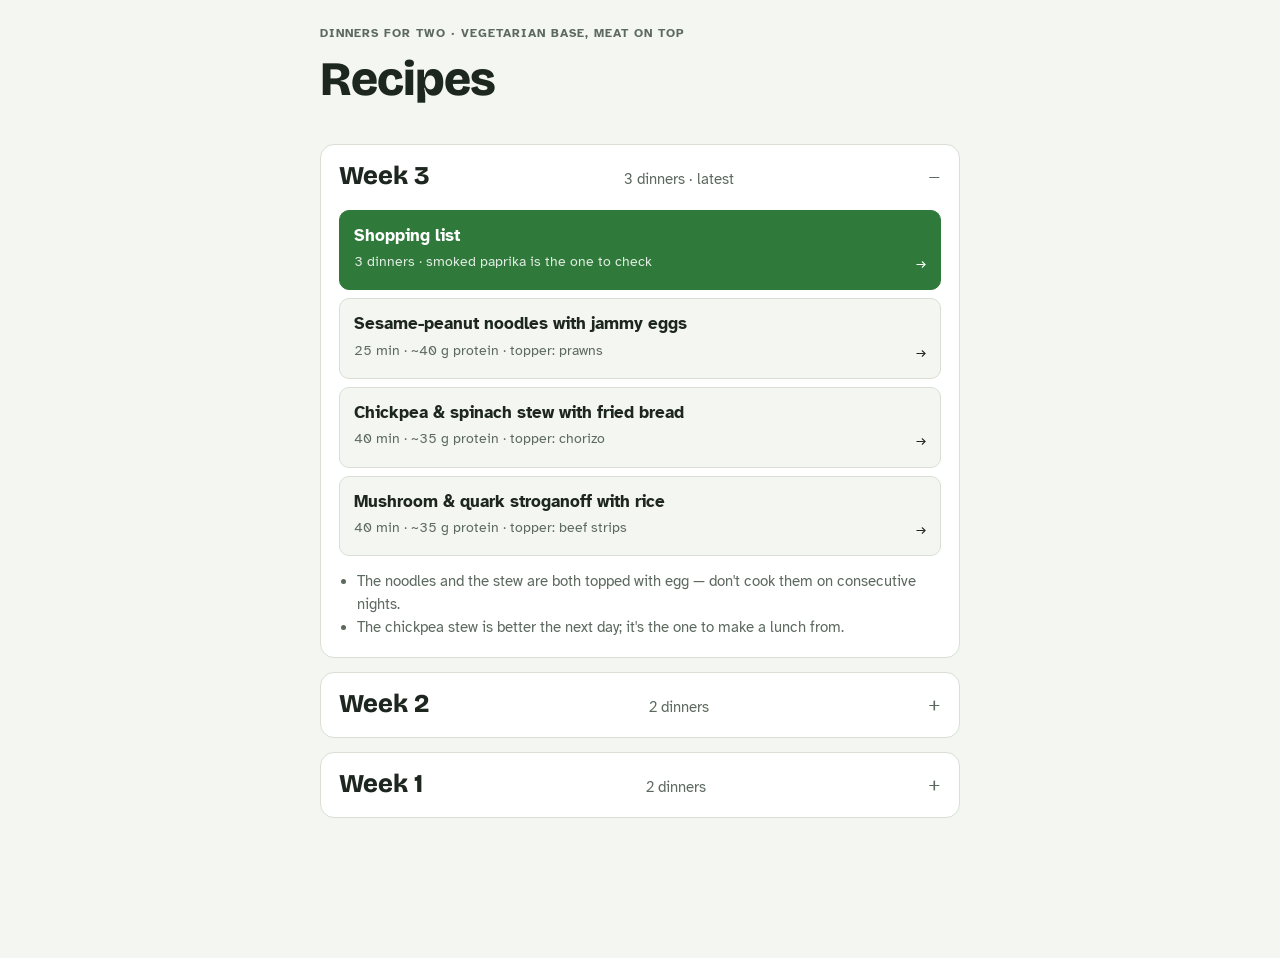
==== index.html @ 788500bc "Recipes site: weeks 1–3 with cook-along pages and shopping lists Start page lists weeks newest first" ====
<!doctype html>
<html lang="en">
<head>
<meta charset="utf-8">
<meta name="viewport" content="width=device-width, initial-scale=1, viewport-fit=cover">
<title>Recipes</title>
<link rel="preconnect" href="https://fonts.googleapis.com">
<link rel="preconnect" href="https://fonts.gstatic.com" crossorigin>
<link rel="stylesheet" href="https://fonts.googleapis.com/css2?family=Bricolage+Grotesque:opsz,wght@12..96,600;12..96,800&family=Atkinson+Hyperlegible:ital,wght@0,400;0,700;1,400&family=IBM+Plex+Mono:wght@500;600&display=swap">
<link rel="stylesheet" href="assets/recipe.css">
</head>
<body data-key="index">
<div class="wrap">
  <header>
    <div class="eyebrow">Dinners for two · vegetarian base, meat on top</div>
    <h1>Recipes</h1>
  </header>
  <div class="weeks">
    <details class="week" open>
      <summary><span><span class="wk">Week 3</span></span><span class="wk-meta">3 dinners · latest</span></summary>
      <div class="week-body">
      <a class="row shop-row" href="week-03/shopping.html"><span class="row-name">Shopping list</span><span class="row-meta">3 dinners · smoked paprika is the one to check</span><span class="row-go">→</span></a>
      <a class="row" href="week-03/noodles.html"><span class="row-name">Sesame-peanut noodles with jammy eggs</span><span class="row-meta">25 min · ~40 g protein · topper: prawns</span><span class="row-go">→</span></a>
      <a class="row" href="week-03/chickpea-stew.html"><span class="row-name">Chickpea & spinach stew with fried bread</span><span class="row-meta">40 min · ~35 g protein · topper: chorizo</span><span class="row-go">→</span></a>
      <a class="row" href="week-03/stroganoff.html"><span class="row-name">Mushroom & quark stroganoff with rice</span><span class="row-meta">40 min · ~35 g protein · topper: beef strips</span><span class="row-go">→</span></a>
      <ul class="week-notes"><li>The noodles and the stew are both topped with egg — don't cook them on consecutive nights.</li><li>The chickpea stew is better the next day; it's the one to make a lunch from.</li></ul>
      </div>
    </details>
    <details class="week">
      <summary><span><span class="wk">Week 2</span></span><span class="wk-meta">2 dinners</span></summary>
      <div class="week-body">
      <a class="row shop-row" href="week-02/shopping.html"><span class="row-name">Shopping list</span><span class="row-meta">includes two dropped dishes</span><span class="row-go">→</span></a>
      <a class="row" href="week-02/saag-paneer.html"><span class="row-name">Saag paneer with peas & basmati <span class="badge second">Keeper, 2nd tier</span></span><span class="row-meta">40 min · ~45 g protein · topper: chicken strips</span><span class="row-go">→</span></a>
      <div class="dropped"><s>Mapo tofu with mushrooms & rice</s> <span class="badge">Dropped</span></div>
      <a class="row" href="week-02/broccoli-soup.html"><span class="row-name">Broccoli & white bean soup with cheese toasties <span class="badge keep">Keeper</span></span><span class="row-meta">40 min · ~40 g protein · topper: ham in the toastie</span><span class="row-go">→</span></a>
      <div class="dropped"><s>Kartoffel-Blumenkohl-Auflauf</s> <span class="badge">Dropped</span></div>
      <ul class="week-notes"><li>Mapo tofu and the potato-cauliflower bake were dropped, so they have no page.</li></ul>
      </div>
    </details>
    <details class="week">
      <summary><span><span class="wk">Week 1</span></span><span class="wk-meta">2 dinners</span></summary>
      <div class="week-body">
      <a class="row shop-row" href="week-01/shopping.html"><span class="row-name">Shopping list</span><span class="row-meta">2 dinners</span><span class="row-go">→</span></a>
      <a class="row" href="week-01/gnocchi.html"><span class="row-name">Creamy white bean & spinach gnocchi <span class="badge keep">Keeper</span></span><span class="row-meta">35 min · ~44 g protein · topper: bacon or chorizo</span><span class="row-go">→</span></a>
      <a class="row" href="week-01/halloumi-bowl.html"><span class="row-name">Halloumi & crispy chickpea bowl <span class="badge keep">Keeper</span></span><span class="row-meta">40 min · ~50 g protein · topper: chicken breast</span><span class="row-go">→</span></a>
      <ul class="week-notes"><li>The couscous salad from the halloumi bowl is good cold the next day.</li></ul>
      </div>
    </details>
  </div>
</div>
</body>
</html>
---- assets/recipe.css ----
/* Recipes site — shared styles.
   Layout: one phone-width column read at arm's length on the counter.
   Recipe pages: ingredients, prep checklist, cook steps with built-in timers; running timers dock to a bottom tray. */
:root {
  --bg: #f4f6f1;
  --surface: #ffffff;
  --ink: #1d261f;
  --muted: #5c695f;
  --line: #d9dfd5;
  --accent: #2f7a3a;      /* spring onion */
  --accent-ink: #ffffff;
  --yolk: #f0a91c;        /* running timer / alarm */
  --yolk-ink: #2a1d00;
  --cue: #fff2cf;
  --font-display: "Bricolage Grotesque", "Avenir Next", "Segoe UI", system-ui, sans-serif;
  --font-body: "Atkinson Hyperlegible", "Segoe UI", system-ui, sans-serif;
  --font-mono: "IBM Plex Mono", ui-monospace, "SFMono-Regular", Menlo, monospace;
  --step: 1.0625rem;
  color-scheme: light;
}
@media (prefers-color-scheme: dark) {
  :root {
    --bg: #121612; --surface: #1b211c; --ink: #e5ebe2; --muted: #9ba79c; --line: #2d362e;
    --accent: #78c46f; --accent-ink: #0d1a0c; --yolk: #f4b43a; --yolk-ink: #231700; --cue: #3a2f12;
    color-scheme: dark;
  }
}

* { box-sizing: border-box; }
[hidden] { display: none !important; }
html { padding-top: env(safe-area-inset-top, 0px); }
body {
  margin: 0;
  background: var(--bg);
  color: var(--ink);
  font-family: var(--font-body);
  font-size: var(--step);
  line-height: 1.55;
  padding-left: max(16px, env(safe-area-inset-left, 0px));
  padding-right: max(16px, env(safe-area-inset-right, 0px));
  padding-block: 24px 140px;
}
.wrap { max-width: 640px; margin-inline: auto; display: grid; gap: 40px; }

header { display: grid; gap: 12px; }
.back { color: var(--accent); font-weight: 700; text-decoration: none; font-size: .92rem; justify-self: start; }
.back:hover { text-decoration: underline; }
.eyebrow { font-size: .78rem; letter-spacing: .08em; text-transform: uppercase; color: var(--muted); font-weight: 700; }
h1 {
  font-family: var(--font-display); font-weight: 800; font-size: clamp(2.1rem, 8vw, 3rem);
  line-height: 1.02; letter-spacing: -.02em; margin: 0; text-wrap: balance;
}
h1 em { font-style: normal; color: var(--accent); }
.meta { display: flex; flex-wrap: wrap; gap: 8px 18px; color: var(--muted); font-size: .95rem; }
.meta b { color: var(--ink); font-variant-numeric: tabular-nums; }
.tools { display: flex; flex-wrap: wrap; gap: 10px; align-items: center; }
.intro { margin: 0; color: var(--muted); max-width: 60ch; }

h2 {
  font-family: var(--font-display); font-weight: 600; font-size: 1.5rem; margin: 0;
  display: flex; align-items: baseline; justify-content: space-between; gap: 12px; flex-wrap: wrap;
}
h2 small { font-family: var(--font-body); font-size: .9rem; font-weight: 400; color: var(--muted); }
section { display: grid; gap: 14px; }
.lede { margin: 0; color: var(--muted); max-width: 60ch; }

/* ingredients */
.ingredients { display: grid; grid-template-columns: 1fr 1fr; gap: 0 28px; }
@media (max-width: 520px) { .ingredients { grid-template-columns: 1fr; } }
.ingredients h3, .shop h3 { font-size: .78rem; letter-spacing: .08em; text-transform: uppercase; color: var(--muted); margin: 14px 0 4px; }
.ingredients ul { list-style: none; margin: 0; padding: 0; }
.ingredients li { display: flex; justify-content: space-between; gap: 12px; padding: 7px 0; border-bottom: 1px solid var(--line); }
.ingredients li span:last-child { color: var(--muted); font-variant-numeric: tabular-nums; text-align: right; white-space: nowrap; }
.opt { color: var(--muted); font-style: italic; }

/* checklists (prep + shopping) */
.checklist { list-style: none; margin: 0; padding: 0; display: grid; gap: 8px; }
.checklist label {
  display: grid; grid-template-columns: 28px 1fr; gap: 12px; align-items: start;
  background: var(--surface); border: 1px solid var(--line); border-radius: 10px;
  padding: 14px; cursor: pointer;
}
.checklist input { width: 22px; height: 22px; margin: 2px 0 0; accent-color: var(--accent); cursor: pointer; }
.checklist input:checked + div { color: var(--muted); text-decoration: line-through; text-decoration-color: var(--line); }
.checklist strong { font-weight: 700; }
.checklist .qty { color: var(--muted); font-variant-numeric: tabular-nums; }
.checklist .note { display: block; color: var(--muted); font-size: .9rem; }
.checklist input:checked + div .note { display: none; }
.checklist.compact label { padding: 10px 14px; }

.staples { background: var(--surface); border: 1px solid var(--line); border-radius: 10px; padding: 14px 16px; display: grid; gap: 8px; }
.staples p { margin: 0; }
.staples .list { color: var(--muted); }

/* cook steps */
.steps { list-style: none; counter-reset: step; margin: 0; padding: 0; display: grid; gap: 0; }
.steps > li {
  counter-increment: step; display: grid; grid-template-columns: 2.4rem 1fr; gap: 4px 12px;
  padding: 18px 0; border-top: 1px solid var(--line);
}
.steps > li::before {
  content: counter(step); font-family: var(--font-display); font-weight: 800; font-size: 1.6rem;
  line-height: 1; color: var(--accent); grid-row: span 2;
}
.steps p { margin: 0; min-width: 0; }
.topper { color: var(--muted); }
.tag {
  display: inline-block; font-size: .72rem; letter-spacing: .07em; text-transform: uppercase; font-weight: 700;
  border: 1px solid var(--line); border-radius: 999px; padding: 2px 8px; margin-right: 6px; vertical-align: 2px;
}
.timer-row { display: flex; flex-wrap: wrap; align-items: center; gap: 8px; margin-top: 10px; grid-column: 2; }

button {
  font: inherit; cursor: pointer; border-radius: 999px; border: 1px solid var(--line);
  background: var(--surface); color: var(--ink); padding: 8px 14px; min-height: 44px;
}
button:focus-visible, input:focus-visible, a:focus-visible { outline: 3px solid var(--accent); outline-offset: 2px; }
.timer {
  font-family: var(--font-mono); font-weight: 600; font-variant-numeric: tabular-nums;
  background: var(--accent); color: var(--accent-ink); border-color: var(--accent);
  padding-inline: 18px; min-width: 9.5rem; display: inline-flex; gap: 10px; align-items: center; justify-content: center;
}
.timer[data-state="running"] { background: var(--yolk); border-color: var(--yolk); color: var(--yolk-ink); }
.timer[data-state="paused"]  { background: var(--surface); color: var(--ink); border-color: var(--yolk); }
.timer[data-state="done"]    { background: var(--surface); color: var(--accent); border-color: var(--accent); }
.timer .lbl { font-family: var(--font-body); font-weight: 700; font-size: .85rem; }
.ghost { background: transparent; color: var(--muted); padding-inline: 12px; }
.adj { width: 44px; padding: 0; font-family: var(--font-mono); }
.cue-note { font-size: .88rem; color: var(--muted); }
.cue-live { background: var(--cue); border-radius: 8px; padding: 6px 10px; font-weight: 700; color: var(--ink); }

.fix { background: var(--surface); border: 1px solid var(--line); border-radius: 10px; padding: 14px 16px; margin: 0; }
.fix b { color: var(--accent); }

.switch { display: inline-flex; align-items: center; gap: 8px; color: var(--muted); font-size: .92rem; }
.switch input { width: 20px; height: 20px; accent-color: var(--accent); }

/* tray of running timers */
.tray {
  position: fixed; left: 0; right: 0; bottom: 0; z-index: 10;
  background: var(--surface); border-top: 1px solid var(--line);
  padding-top: 10px;
  padding-bottom: calc(10px + env(safe-area-inset-bottom, 0px));
  padding-left: max(16px, env(safe-area-inset-left, 0px));
  padding-right: max(16px, env(safe-area-inset-right, 0px));
  box-shadow: 0 -6px 20px rgb(0 0 0 / .08);
}
.tray-inner { max-width: 640px; margin-inline: auto; display: flex; flex-wrap: wrap; gap: 8px; }
.chip {
  font-family: var(--font-mono); font-variant-numeric: tabular-nums; font-weight: 600;
  background: var(--yolk); color: var(--yolk-ink); border-color: var(--yolk);
}
.chip[data-state="paused"] { background: var(--surface); color: var(--ink); }
.chip[data-state="done"] { background: var(--accent); color: var(--accent-ink); border-color: var(--accent); }
.chip span { font-family: var(--font-body); font-weight: 700; margin-right: 8px; }

/* full-screen alarm */
.alarm {
  position: fixed; inset: 0; z-index: 50;
  display: grid; place-content: center; gap: 28px; text-align: center;
  background: var(--yolk); color: var(--yolk-ink);
  padding: calc(24px + env(safe-area-inset-top, 0px)) max(24px, env(safe-area-inset-right, 0px)) calc(24px + env(safe-area-inset-bottom, 0px)) max(24px, env(safe-area-inset-left, 0px));
  animation: flash .5s steps(1) infinite;
}
.alarm[data-kind="cue"] { animation-iteration-count: 4; }
.alarm .what { font-family: var(--font-display); font-weight: 800; font-size: clamp(2.4rem, 11vw, 4.5rem); line-height: 1; text-wrap: balance; }
.alarm .sub { font-size: 1.1rem; font-weight: 700; }
.alarm button {
  justify-self: center; min-width: 12rem; min-height: 64px; font-size: 1.25rem; font-weight: 700;
  background: var(--yolk-ink); color: var(--yolk); border-color: var(--yolk-ink);
}
@keyframes flash { 50% { background: var(--surface); color: var(--ink); } }

@keyframes pulse { 50% { transform: scale(1.04); } }
.timer[data-state="done"], .chip[data-state="done"] { animation: pulse 1s ease-in-out 3; }
@media (prefers-reduced-motion: reduce) { *, .alarm { animation: none !important; } }

/* start page */
.weeks { display: grid; gap: 14px; }
.week { background: var(--surface); border: 1px solid var(--line); border-radius: 14px; }
.week summary {
  list-style: none; cursor: pointer; padding: 16px 18px; display: flex; align-items: baseline; justify-content: space-between; gap: 12px;
}
.week summary::-webkit-details-marker { display: none; }
.week summary .wk { font-family: var(--font-display); font-weight: 800; font-size: 1.6rem; line-height: 1.1; }
.week summary .wk-meta { color: var(--muted); font-size: .92rem; }
.week summary::after { content: "+"; font-family: var(--font-mono); color: var(--muted); font-size: 1.3rem; }
.week[open] summary::after { content: "−"; }
.week-body { padding: 0 18px 18px; display: grid; gap: 8px; }
.week-body a.row {
  display: grid; grid-template-columns: 1fr auto; gap: 2px 12px; align-items: center;
  text-decoration: none; color: inherit; padding: 12px 14px; border: 1px solid var(--line); border-radius: 10px; background: var(--bg);
}
.week-body a.row:hover { border-color: var(--accent); }
.week-body a.shop-row { background: var(--accent); color: var(--accent-ink); border-color: var(--accent); }
.week-body a.shop-row .row-meta { color: inherit; opacity: .85; }
.row-name { font-weight: 700; }
.row-meta { color: var(--muted); font-size: .88rem; font-variant-numeric: tabular-nums; grid-column: 1; }
.row-go { grid-row: span 2; grid-column: 2; font-family: var(--font-mono); }
.dropped { padding: 12px 14px; border: 1px dashed var(--line); border-radius: 10px; color: var(--muted); }
.dropped s { text-decoration-color: var(--muted); }
.badge {
  display: inline-block; font-size: .7rem; letter-spacing: .07em; text-transform: uppercase; font-weight: 700;
  border-radius: 999px; padding: 1px 7px; margin-left: 6px; vertical-align: 2px; border: 1px solid currentColor;
}
.badge.keep { color: var(--accent); }
.badge.second { color: var(--muted); }
.week-notes { margin: 6px 0 0; padding-left: 18px; color: var(--muted); font-size: .92rem; }
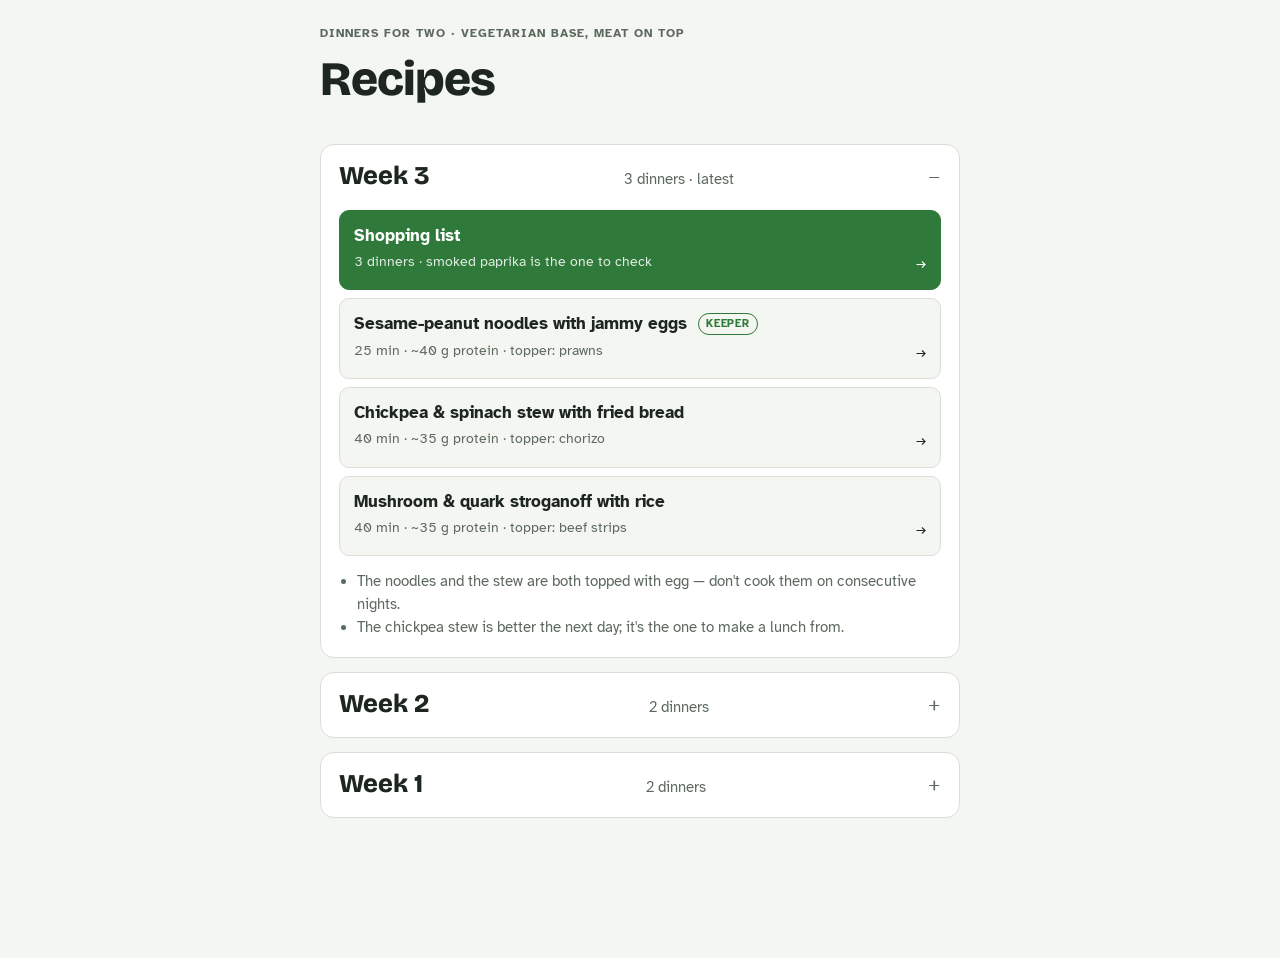
==== commit f2866a8f: "Softer timer chime without the flashing alarm; week 3: noodles marked keeper Co-Authored-By: Claude " ====
--- a/index.html
+++ b/index.html
@@ -20,7 +20,7 @@
       <summary><span><span class="wk">Week 3</span></span><span class="wk-meta">3 dinners · latest</span></summary>
       <div class="week-body">
       <a class="row shop-row" href="week-03/shopping.html"><span class="row-name">Shopping list</span><span class="row-meta">3 dinners · smoked paprika is the one to check</span><span class="row-go">→</span></a>
-      <a class="row" href="week-03/noodles.html"><span class="row-name">Sesame-peanut noodles with jammy eggs</span><span class="row-meta">25 min · ~40 g protein · topper: prawns</span><span class="row-go">→</span></a>
+      <a class="row" href="week-03/noodles.html"><span class="row-name">Sesame-peanut noodles with jammy eggs <span class="badge keep">Keeper</span></span><span class="row-meta">25 min · ~40 g protein · topper: prawns</span><span class="row-go">→</span></a>
       <a class="row" href="week-03/chickpea-stew.html"><span class="row-name">Chickpea & spinach stew with fried bread</span><span class="row-meta">40 min · ~35 g protein · topper: chorizo</span><span class="row-go">→</span></a>
       <a class="row" href="week-03/stroganoff.html"><span class="row-name">Mushroom & quark stroganoff with rice</span><span class="row-meta">40 min · ~35 g protein · topper: beef strips</span><span class="row-go">→</span></a>
       <ul class="week-notes"><li>The noodles and the stew are both topped with egg — don't cook them on consecutive nights.</li><li>The chickpea stew is better the next day; it's the one to make a lunch from.</li></ul>
--- a/assets/recipe.css
+++ b/assets/recipe.css
@@ -154,27 +154,6 @@
 .chip[data-state="done"] { background: var(--accent); color: var(--accent-ink); border-color: var(--accent); }
 .chip span { font-family: var(--font-body); font-weight: 700; margin-right: 8px; }
 
-/* full-screen alarm */
-.alarm {
-  position: fixed; inset: 0; z-index: 50;
-  display: grid; place-content: center; gap: 28px; text-align: center;
-  background: var(--yolk); color: var(--yolk-ink);
-  padding: calc(24px + env(safe-area-inset-top, 0px)) max(24px, env(safe-area-inset-right, 0px)) calc(24px + env(safe-area-inset-bottom, 0px)) max(24px, env(safe-area-inset-left, 0px));
-  animation: flash .5s steps(1) infinite;
-}
-.alarm[data-kind="cue"] { animation-iteration-count: 4; }
-.alarm .what { font-family: var(--font-display); font-weight: 800; font-size: clamp(2.4rem, 11vw, 4.5rem); line-height: 1; text-wrap: balance; }
-.alarm .sub { font-size: 1.1rem; font-weight: 700; }
-.alarm button {
-  justify-self: center; min-width: 12rem; min-height: 64px; font-size: 1.25rem; font-weight: 700;
-  background: var(--yolk-ink); color: var(--yolk); border-color: var(--yolk-ink);
-}
-@keyframes flash { 50% { background: var(--surface); color: var(--ink); } }
-
-@keyframes pulse { 50% { transform: scale(1.04); } }
-.timer[data-state="done"], .chip[data-state="done"] { animation: pulse 1s ease-in-out 3; }
-@media (prefers-reduced-motion: reduce) { *, .alarm { animation: none !important; } }
-
 /* start page */
 .weeks { display: grid; gap: 14px; }
 .week { background: var(--surface); border: 1px solid var(--line); border-radius: 14px; }
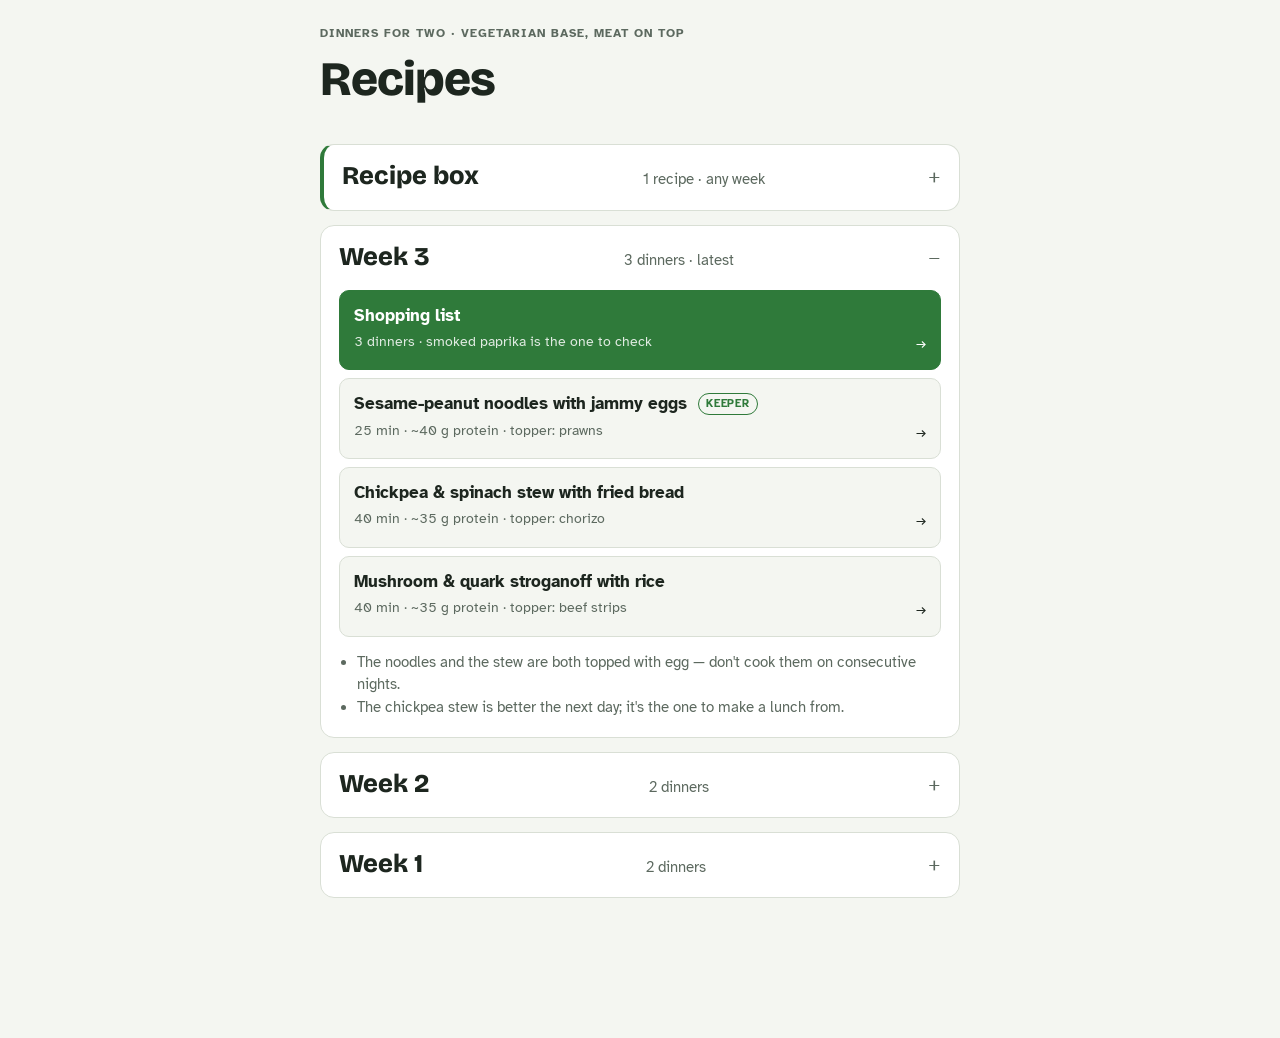
==== commit cc3dfcce: "Add recipe box with broccoli pasta (halloumi or salmon); drop timer explainer Co-Authored-By: Claude" ====
--- a/index.html
+++ b/index.html
@@ -7,6 +7,8 @@
 <link rel="preconnect" href="https://fonts.googleapis.com">
 <link rel="preconnect" href="https://fonts.gstatic.com" crossorigin>
 <link rel="stylesheet" href="https://fonts.googleapis.com/css2?family=Bricolage+Grotesque:opsz,wght@12..96,600;12..96,800&family=Atkinson+Hyperlegible:ital,wght@0,400;0,700;1,400&family=IBM+Plex+Mono:wght@500;600&display=swap">
+<link rel="icon" href="assets/icon.svg" type="image/svg+xml">
+<link rel="apple-touch-icon" href="assets/apple-touch-icon.png">
 <link rel="stylesheet" href="assets/recipe.css">
 </head>
 <body data-key="index">
@@ -16,6 +18,12 @@
     <h1>Recipes</h1>
   </header>
   <div class="weeks">
+    <details class="week box">
+      <summary><span><span class="wk">Recipe box</span></span><span class="wk-meta">1 recipe · any week</span></summary>
+      <div class="week-body">
+      <a class="row" href="recipes/pasta-broccoli.html"><span class="row-name">Lemony broccoli pasta with halloumi or salmon</span><span class="row-meta">25 min · ~45 g protein · topper: salmon</span><span class="row-go">→</span></a>
+      </div>
+    </details>
     <details class="week" open>
       <summary><span><span class="wk">Week 3</span></span><span class="wk-meta">3 dinners · latest</span></summary>
       <div class="week-body">
--- a/assets/recipe.css
+++ b/assets/recipe.css
@@ -185,3 +185,4 @@
 .badge.keep { color: var(--accent); }
 .badge.second { color: var(--muted); }
 .week-notes { margin: 6px 0 0; padding-left: 18px; color: var(--muted); font-size: .92rem; }
+.week.box { border-left: 4px solid var(--accent); }
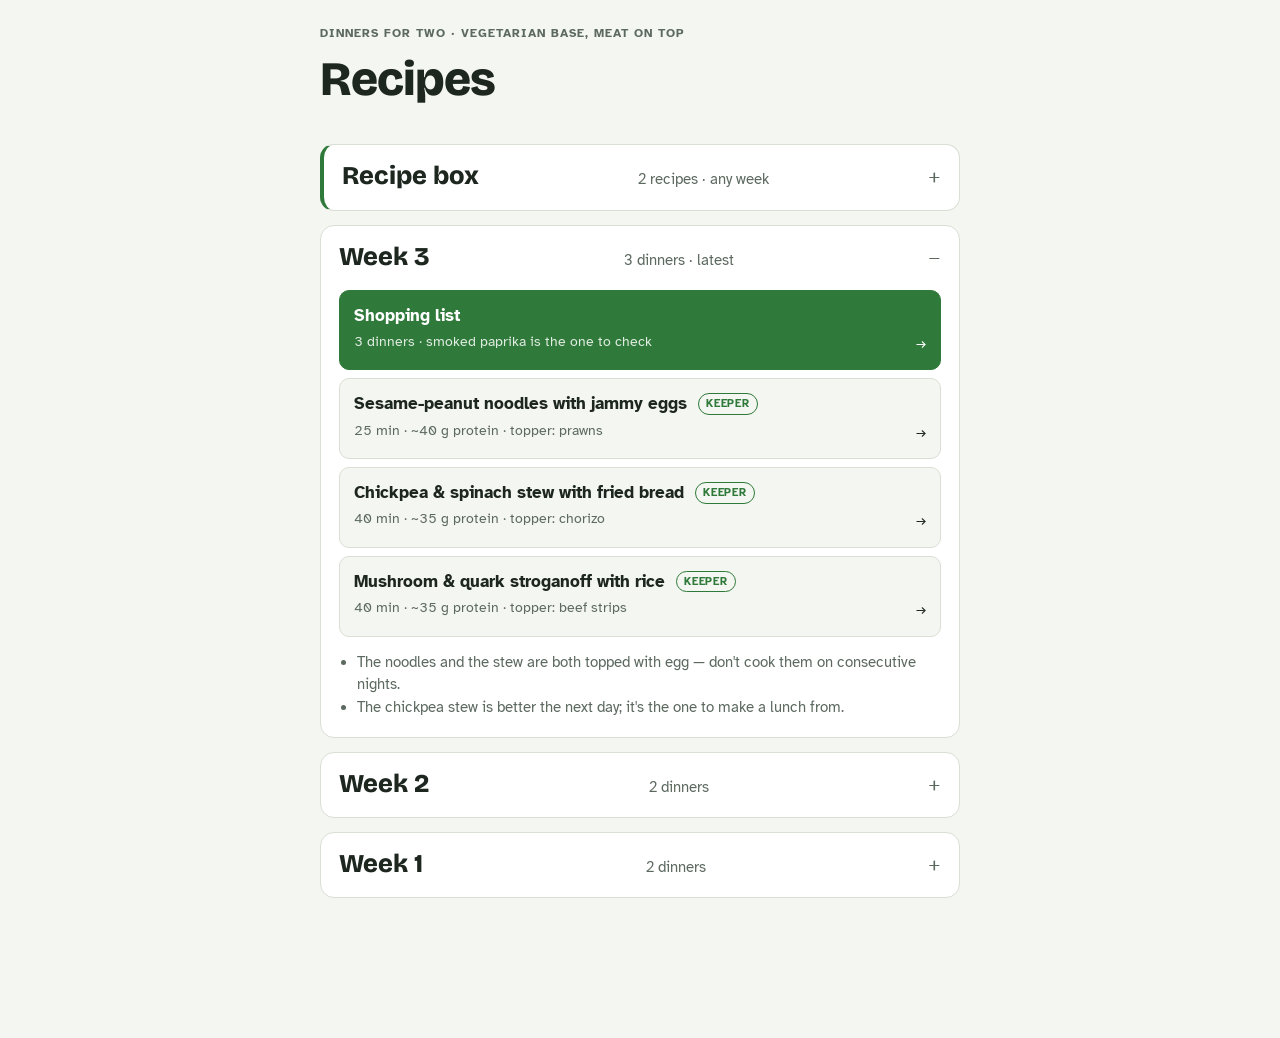
==== commit 0c3c8d77: "Add pork fried rice to recipe box; week 3: stew and stroganoff marked keepers Co-Authored-By: Claude" ====
--- a/index.html
+++ b/index.html
@@ -19,9 +19,10 @@
   </header>
   <div class="weeks">
     <details class="week box">
-      <summary><span><span class="wk">Recipe box</span></span><span class="wk-meta">1 recipe · any week</span></summary>
+      <summary><span><span class="wk">Recipe box</span></span><span class="wk-meta">2 recipes · any week</span></summary>
       <div class="week-body">
-      <a class="row" href="recipes/pasta-broccoli.html"><span class="row-name">Lemony broccoli pasta with halloumi or salmon</span><span class="row-meta">25 min · ~45 g protein · topper: salmon</span><span class="row-go">→</span></a>
+      <a class="row" href="recipes/pasta-broccoli.html"><span class="row-name">Lemony broccoli pasta with halloumi or salmon <span class="badge keep">Keeper</span></span><span class="row-meta">25 min · ~45 g protein · topper: salmon</span><span class="row-go">→</span></a>
+      <a class="row" href="recipes/pork-fried-rice.html"><span class="row-name">Pork fried rice with peas and egg</span><span class="row-meta">45 min · ~55 g protein</span><span class="row-go">→</span></a>
       </div>
     </details>
     <details class="week" open>
@@ -29,8 +30,8 @@
       <div class="week-body">
       <a class="row shop-row" href="week-03/shopping.html"><span class="row-name">Shopping list</span><span class="row-meta">3 dinners · smoked paprika is the one to check</span><span class="row-go">→</span></a>
       <a class="row" href="week-03/noodles.html"><span class="row-name">Sesame-peanut noodles with jammy eggs <span class="badge keep">Keeper</span></span><span class="row-meta">25 min · ~40 g protein · topper: prawns</span><span class="row-go">→</span></a>
-      <a class="row" href="week-03/chickpea-stew.html"><span class="row-name">Chickpea & spinach stew with fried bread</span><span class="row-meta">40 min · ~35 g protein · topper: chorizo</span><span class="row-go">→</span></a>
-      <a class="row" href="week-03/stroganoff.html"><span class="row-name">Mushroom & quark stroganoff with rice</span><span class="row-meta">40 min · ~35 g protein · topper: beef strips</span><span class="row-go">→</span></a>
+      <a class="row" href="week-03/chickpea-stew.html"><span class="row-name">Chickpea & spinach stew with fried bread <span class="badge keep">Keeper</span></span><span class="row-meta">40 min · ~35 g protein · topper: chorizo</span><span class="row-go">→</span></a>
+      <a class="row" href="week-03/stroganoff.html"><span class="row-name">Mushroom & quark stroganoff with rice <span class="badge keep">Keeper</span></span><span class="row-meta">40 min · ~35 g protein · topper: beef strips</span><span class="row-go">→</span></a>
       <ul class="week-notes"><li>The noodles and the stew are both topped with egg — don't cook them on consecutive nights.</li><li>The chickpea stew is better the next day; it's the one to make a lunch from.</li></ul>
       </div>
     </details>
